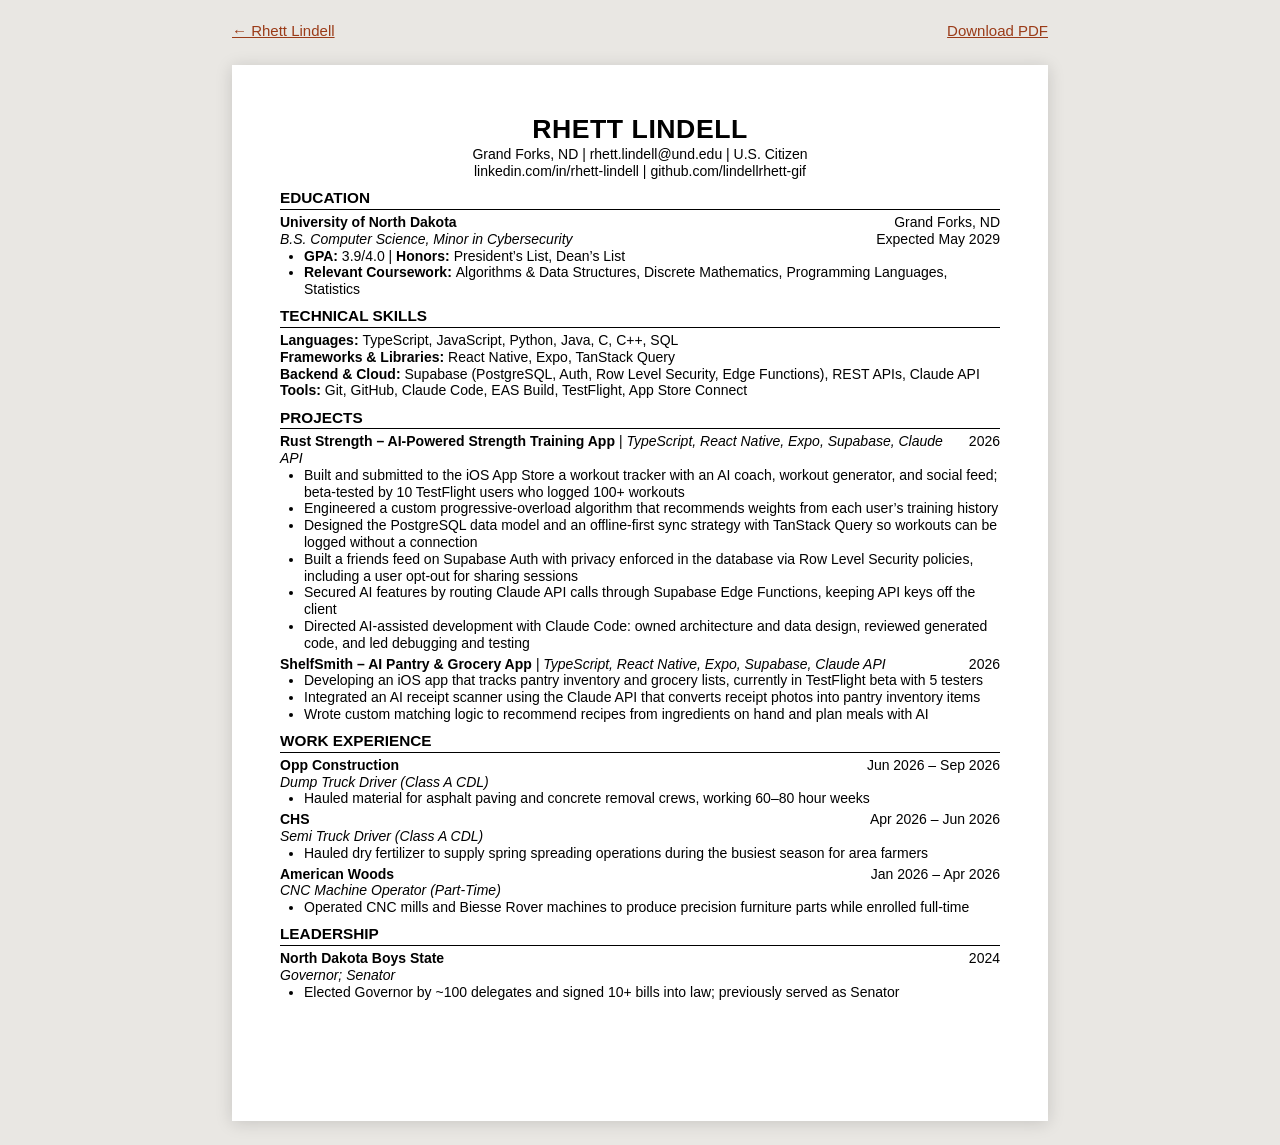
==== resume.html @ abe04679 "Add the résumé page and PDF, and note AI-assisted development" ====
<!doctype html>
<html lang="en">
<head>
<meta charset="utf-8" />
<meta name="viewport" content="width=device-width, initial-scale=1" />
<title>Résumé · Rhett Lindell</title>
<meta name="description" content="Résumé of Rhett Lindell, Computer Science student at the University of North Dakota." />
<link rel="icon" href="images/rust-strength/icon.png" />
<style>
  @page { size: letter; margin: 0.5in; }
  :root { --ink: #000; --paper: #fff; --rule: #000; }
  * { box-sizing: border-box; }
  body { margin: 0; background: #e9e7e3; color: var(--ink);
    font: 10.5pt/1.2 Calibri, Carlito, "Segoe UI", Arial, sans-serif; }
  .page { background: var(--paper); width: 8.5in; min-height: 11in; margin: 24px auto; padding: 0.5in;
    box-shadow: 0 2px 16px rgba(0,0,0,.15); }
  h1 { font-size: 20pt; text-align: center; margin: 0 0 1pt; letter-spacing: 0.02em; }
  .contact { text-align: center; margin: 0; }
  .contact a { color: inherit; text-decoration: none; }
  h2 { font-size: 11.5pt; text-transform: uppercase; margin: 7pt 0 3pt; padding-bottom: 1pt;
    border-bottom: 0.75pt solid var(--rule); }
  p { margin: 0; }
  .row { display: flex; justify-content: space-between; gap: 12pt; }
  .row > span:last-child { white-space: nowrap; }
  .item + .item { margin-top: 3pt; }
  ul { margin: 0; padding-left: 0.25in; }
  li { margin: 0; }
  .toolbar { width: 8.5in; max-width: calc(100% - 32px); margin: 20px auto 0; display: flex; gap: 12px;
    justify-content: space-between; font: 15px/1.4 -apple-system, "Segoe UI", Roboto, Arial, sans-serif; }
  .toolbar a { color: #9a3b18; }
  @media (max-width: 860px) {
    .page { width: auto; min-height: 0; margin: 16px; padding: 20px 16px; }
    .row { flex-wrap: wrap; gap: 0 12pt; }
  }
  @media print {
    body { background: #fff; }
    .toolbar { display: none; }
    .page { width: auto; min-height: 0; margin: 0; padding: 0; box-shadow: none; }
  }
</style>
</head>
<body>
<nav class="toolbar"><a href="./">← Rhett Lindell</a><a href="Rhett-Lindell-Resume.pdf" download>Download PDF</a></nav>
<main class="page">
<h1>RHETT LINDELL</h1>
<p class="contact">Grand Forks, ND | <a href="mailto:rhett.lindell@und.edu">rhett.lindell@und.edu</a> | U.S. Citizen</p>
<p class="contact"><a href="https://www.linkedin.com/in/rhett-lindell">linkedin.com/in/rhett-lindell</a> | <a href="https://github.com/lindellrhett-gif">github.com/lindellrhett-gif</a></p>
<h2>Education</h2>
<div class="item"><p class="row"><b>University of North Dakota</b><span>Grand Forks, ND</span></p><p class="row"><i>B.S. Computer Science, Minor in Cybersecurity</i><span>Expected May 2029</span></p><ul><li><b>GPA: </b>3.9/4.0 | <b>Honors: </b>President’s List, Dean’s List</li><li><b>Relevant Coursework: </b>Algorithms &amp; Data Structures, Discrete Mathematics, Programming Languages, Statistics</li></ul></div>
<h2>Technical Skills</h2>
<p class="line"><b>Languages: </b>TypeScript, JavaScript, Python, Java, C, C++, SQL</p>
<p class="line"><b>Frameworks &amp; Libraries: </b>React Native, Expo, TanStack Query</p>
<p class="line"><b>Backend &amp; Cloud: </b>Supabase (PostgreSQL, Auth, Row Level Security, Edge Functions), REST APIs, Claude API</p>
<p class="line"><b>Tools: </b>Git, GitHub, Claude Code, EAS Build, TestFlight, App Store Connect</p>
<h2>Projects</h2>
<div class="item"><p class="row"><span><b>Rust Strength – AI-Powered Strength Training App</b><i>  |  TypeScript, React Native, Expo, Supabase, Claude API</i></span><span>2026</span></p><ul><li>Built and submitted to the iOS App Store a workout tracker with an AI coach, workout generator, and social feed; beta-tested by 10 TestFlight users who logged 100+ workouts</li><li>Engineered a custom progressive-overload algorithm that recommends weights from each user’s training history</li><li>Designed the PostgreSQL data model and an offline-first sync strategy with TanStack Query so workouts can be logged without a connection</li><li>Built a friends feed on Supabase Auth with privacy enforced in the database via Row Level Security policies, including a user opt-out for sharing sessions</li><li>Secured AI features by routing Claude API calls through Supabase Edge Functions, keeping API keys off the client</li><li>Directed AI-assisted development with Claude Code: owned architecture and data design, reviewed generated code, and led debugging and testing</li></ul></div>
<div class="item"><p class="row"><span><b>ShelfSmith – AI Pantry &amp; Grocery App</b><i>  |  TypeScript, React Native, Expo, Supabase, Claude API</i></span><span>2026</span></p><ul><li>Developing an iOS app that tracks pantry inventory and grocery lists, currently in TestFlight beta with 5 testers</li><li>Integrated an AI receipt scanner using the Claude API that converts receipt photos into pantry inventory items</li><li>Wrote custom matching logic to recommend recipes from ingredients on hand and plan meals with AI</li></ul></div>
<h2>Work Experience</h2>
<div class="item"><p class="row"><b>Opp Construction</b><span>Jun 2026 – Sep 2026</span></p><p class="row"><i>Dump Truck Driver (Class A CDL)</i><span></span></p><ul><li>Hauled material for asphalt paving and concrete removal crews, working 60–80 hour weeks</li></ul></div>
<div class="item"><p class="row"><b>CHS</b><span>Apr 2026 – Jun 2026</span></p><p class="row"><i>Semi Truck Driver (Class A CDL)</i><span></span></p><ul><li>Hauled dry fertilizer to supply spring spreading operations during the busiest season for area farmers</li></ul></div>
<div class="item"><p class="row"><b>American Woods</b><span>Jan 2026 – Apr 2026</span></p><p class="row"><i>CNC Machine Operator (Part-Time)</i><span></span></p><ul><li>Operated CNC mills and Biesse Rover machines to produce precision furniture parts while enrolled full-time</li></ul></div>
<h2>Leadership</h2>
<div class="item"><p class="row"><b>North Dakota Boys State</b><span>2024</span></p><p class="row"><i>Governor; Senator</i><span></span></p><ul><li>Elected Governor by ~100 delegates and signed 10+ bills into law; previously served as Senator</li></ul></div>

</main>
</body>
</html>
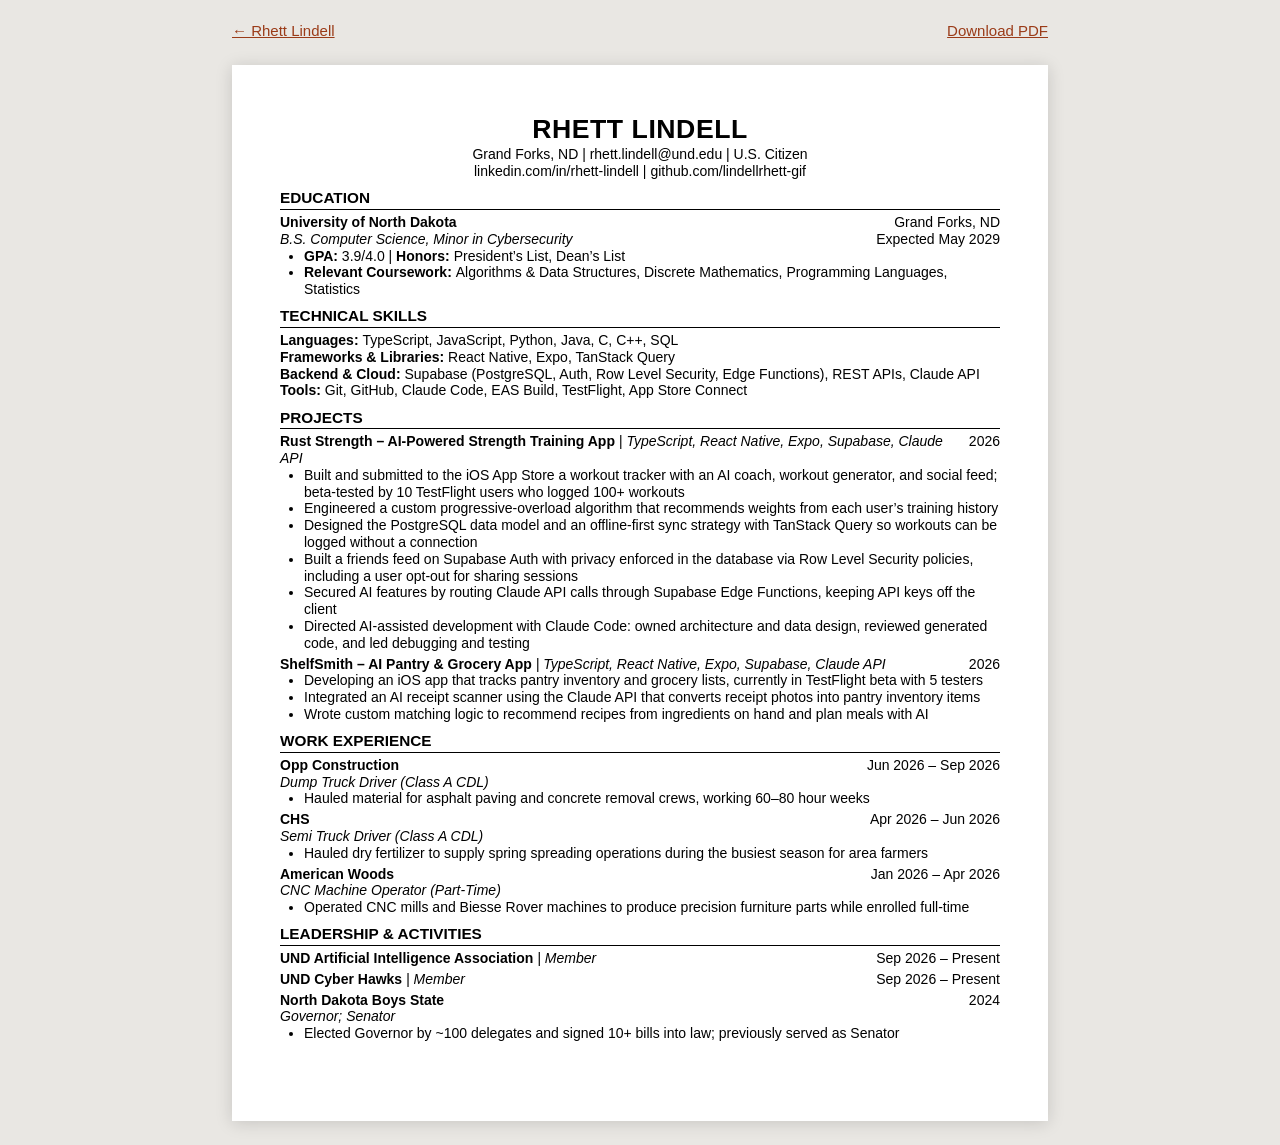
==== commit 026f4351: "Add UND AI Association and Cyber Hawks to résumé Co-Authored-By: Claude Opus 5.5 <noreply@anthropic." ====
--- a/resume.html
+++ b/resume.html
@@ -59,7 +59,9 @@
 <div class="item"><p class="row"><b>Opp Construction</b><span>Jun 2026 – Sep 2026</span></p><p class="row"><i>Dump Truck Driver (Class A CDL)</i><span></span></p><ul><li>Hauled material for asphalt paving and concrete removal crews, working 60–80 hour weeks</li></ul></div>
 <div class="item"><p class="row"><b>CHS</b><span>Apr 2026 – Jun 2026</span></p><p class="row"><i>Semi Truck Driver (Class A CDL)</i><span></span></p><ul><li>Hauled dry fertilizer to supply spring spreading operations during the busiest season for area farmers</li></ul></div>
 <div class="item"><p class="row"><b>American Woods</b><span>Jan 2026 – Apr 2026</span></p><p class="row"><i>CNC Machine Operator (Part-Time)</i><span></span></p><ul><li>Operated CNC mills and Biesse Rover machines to produce precision furniture parts while enrolled full-time</li></ul></div>
-<h2>Leadership</h2>
+<h2>Leadership &amp; Activities</h2>
+<div class="item"><p class="row"><span><b>UND Artificial Intelligence Association</b><i>  |  Member</i></span><span>Sep 2026 – Present</span></p></div>
+<div class="item"><p class="row"><span><b>UND Cyber Hawks</b><i>  |  Member</i></span><span>Sep 2026 – Present</span></p></div>
 <div class="item"><p class="row"><b>North Dakota Boys State</b><span>2024</span></p><p class="row"><i>Governor; Senator</i><span></span></p><ul><li>Elected Governor by ~100 delegates and signed 10+ bills into law; previously served as Senator</li></ul></div>
 
 </main>
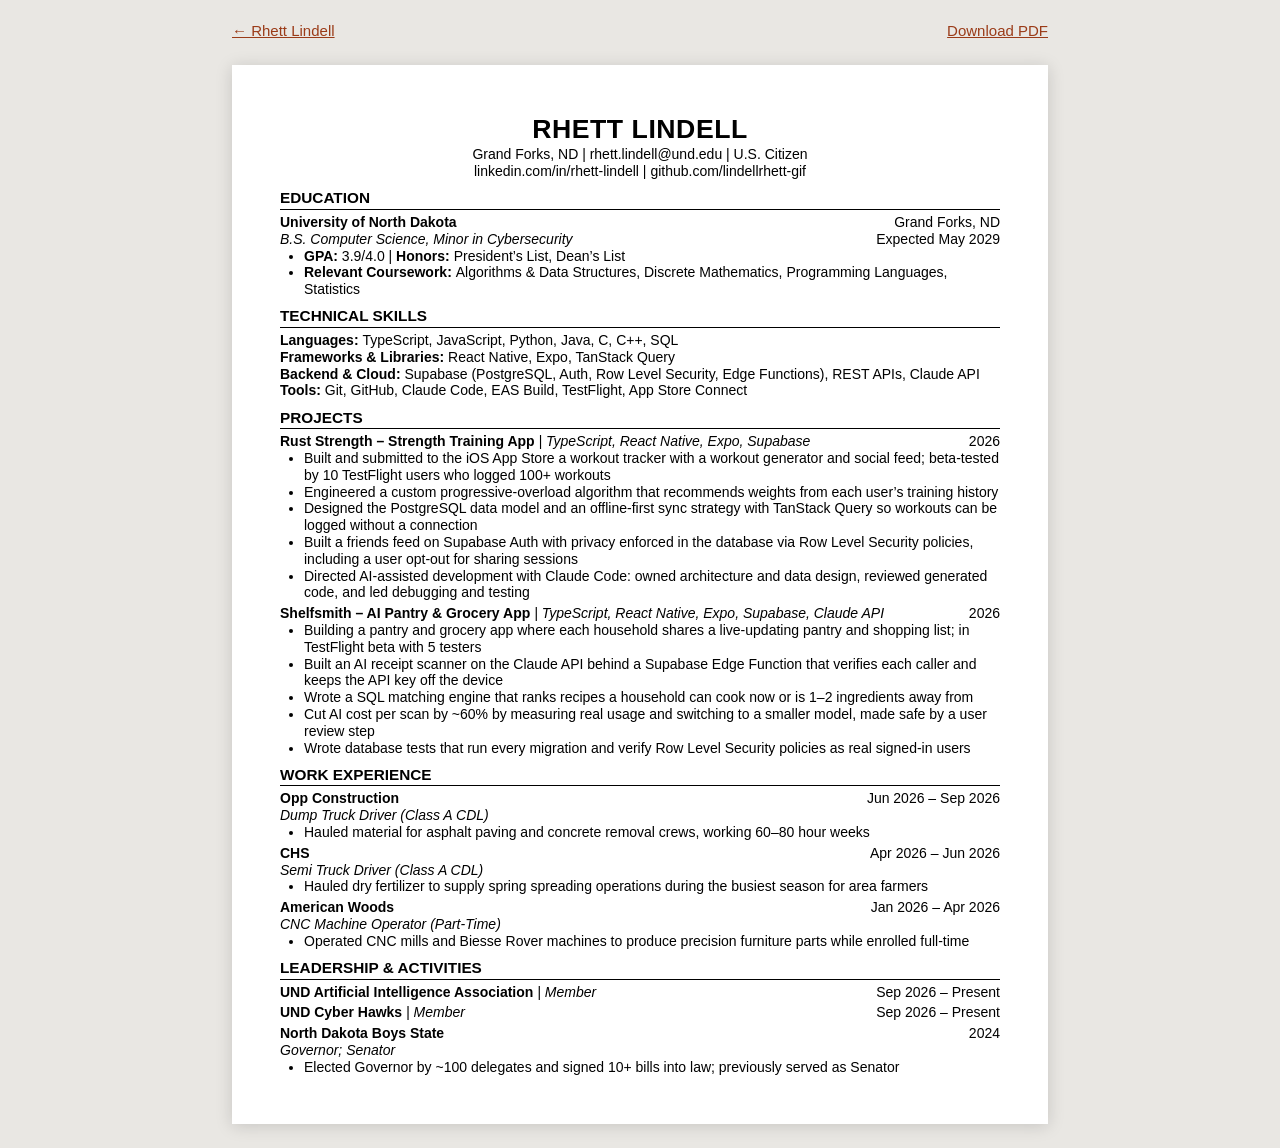
==== commit de07b9c5: "Remove unreleased AI coach from résumé and expand Shelfsmith Co-Authored-By: Claude Opus 5.5 <norepl" ====
--- a/resume.html
+++ b/resume.html
@@ -53,8 +53,8 @@
 <p class="line"><b>Backend &amp; Cloud: </b>Supabase (PostgreSQL, Auth, Row Level Security, Edge Functions), REST APIs, Claude API</p>
 <p class="line"><b>Tools: </b>Git, GitHub, Claude Code, EAS Build, TestFlight, App Store Connect</p>
 <h2>Projects</h2>
-<div class="item"><p class="row"><span><b>Rust Strength – AI-Powered Strength Training App</b><i>  |  TypeScript, React Native, Expo, Supabase, Claude API</i></span><span>2026</span></p><ul><li>Built and submitted to the iOS App Store a workout tracker with an AI coach, workout generator, and social feed; beta-tested by 10 TestFlight users who logged 100+ workouts</li><li>Engineered a custom progressive-overload algorithm that recommends weights from each user’s training history</li><li>Designed the PostgreSQL data model and an offline-first sync strategy with TanStack Query so workouts can be logged without a connection</li><li>Built a friends feed on Supabase Auth with privacy enforced in the database via Row Level Security policies, including a user opt-out for sharing sessions</li><li>Secured AI features by routing Claude API calls through Supabase Edge Functions, keeping API keys off the client</li><li>Directed AI-assisted development with Claude Code: owned architecture and data design, reviewed generated code, and led debugging and testing</li></ul></div>
-<div class="item"><p class="row"><span><b>ShelfSmith – AI Pantry &amp; Grocery App</b><i>  |  TypeScript, React Native, Expo, Supabase, Claude API</i></span><span>2026</span></p><ul><li>Developing an iOS app that tracks pantry inventory and grocery lists, currently in TestFlight beta with 5 testers</li><li>Integrated an AI receipt scanner using the Claude API that converts receipt photos into pantry inventory items</li><li>Wrote custom matching logic to recommend recipes from ingredients on hand and plan meals with AI</li></ul></div>
+<div class="item"><p class="row"><span><b>Rust Strength – Strength Training App</b><i>  |  TypeScript, React Native, Expo, Supabase</i></span><span>2026</span></p><ul><li>Built and submitted to the iOS App Store a workout tracker with a workout generator and social feed; beta-tested by 10 TestFlight users who logged 100+ workouts</li><li>Engineered a custom progressive-overload algorithm that recommends weights from each user’s training history</li><li>Designed the PostgreSQL data model and an offline-first sync strategy with TanStack Query so workouts can be logged without a connection</li><li>Built a friends feed on Supabase Auth with privacy enforced in the database via Row Level Security policies, including a user opt-out for sharing sessions</li><li>Directed AI-assisted development with Claude Code: owned architecture and data design, reviewed generated code, and led debugging and testing</li></ul></div>
+<div class="item"><p class="row"><span><b>Shelfsmith – AI Pantry &amp; Grocery App</b><i>  |  TypeScript, React Native, Expo, Supabase, Claude API</i></span><span>2026</span></p><ul><li>Building a pantry and grocery app where each household shares a live-updating pantry and shopping list; in TestFlight beta with 5 testers</li><li>Built an AI receipt scanner on the Claude API behind a Supabase Edge Function that verifies each caller and keeps the API key off the device</li><li>Wrote a SQL matching engine that ranks recipes a household can cook now or is 1–2 ingredients away from</li><li>Cut AI cost per scan by ~60% by measuring real usage and switching to a smaller model, made safe by a user review step</li><li>Wrote database tests that run every migration and verify Row Level Security policies as real signed-in users</li></ul></div>
 <h2>Work Experience</h2>
 <div class="item"><p class="row"><b>Opp Construction</b><span>Jun 2026 – Sep 2026</span></p><p class="row"><i>Dump Truck Driver (Class A CDL)</i><span></span></p><ul><li>Hauled material for asphalt paving and concrete removal crews, working 60–80 hour weeks</li></ul></div>
 <div class="item"><p class="row"><b>CHS</b><span>Apr 2026 – Jun 2026</span></p><p class="row"><i>Semi Truck Driver (Class A CDL)</i><span></span></p><ul><li>Hauled dry fertilizer to supply spring spreading operations during the busiest season for area farmers</li></ul></div>
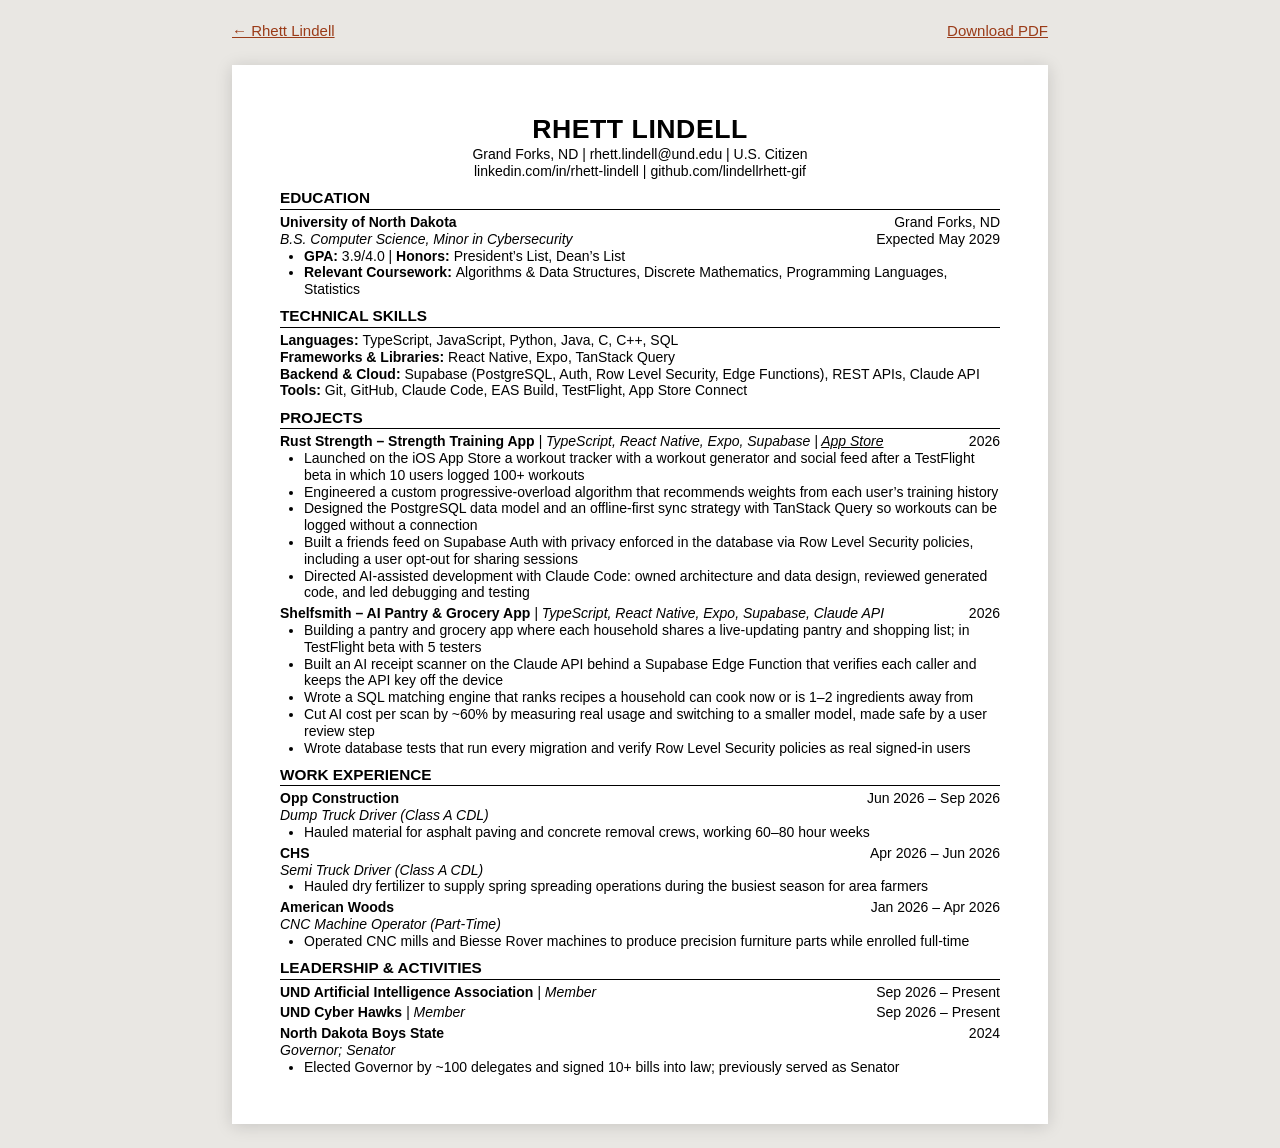
==== commit 9ca8bbd7: "Rust Strength is live on the App Store Co-Authored-By: Claude Opus 5.5 <noreply@anthropic.com>" ====
--- a/resume.html
+++ b/resume.html
@@ -17,6 +17,7 @@
   h1 { font-size: 20pt; text-align: center; margin: 0 0 1pt; letter-spacing: 0.02em; }
   .contact { text-align: center; margin: 0; }
   .contact a { color: inherit; text-decoration: none; }
+  .row a { color: inherit; }
   h2 { font-size: 11.5pt; text-transform: uppercase; margin: 7pt 0 3pt; padding-bottom: 1pt;
     border-bottom: 0.75pt solid var(--rule); }
   p { margin: 0; }
@@ -53,7 +54,7 @@
 <p class="line"><b>Backend &amp; Cloud: </b>Supabase (PostgreSQL, Auth, Row Level Security, Edge Functions), REST APIs, Claude API</p>
 <p class="line"><b>Tools: </b>Git, GitHub, Claude Code, EAS Build, TestFlight, App Store Connect</p>
 <h2>Projects</h2>
-<div class="item"><p class="row"><span><b>Rust Strength – Strength Training App</b><i>  |  TypeScript, React Native, Expo, Supabase</i></span><span>2026</span></p><ul><li>Built and submitted to the iOS App Store a workout tracker with a workout generator and social feed; beta-tested by 10 TestFlight users who logged 100+ workouts</li><li>Engineered a custom progressive-overload algorithm that recommends weights from each user’s training history</li><li>Designed the PostgreSQL data model and an offline-first sync strategy with TanStack Query so workouts can be logged without a connection</li><li>Built a friends feed on Supabase Auth with privacy enforced in the database via Row Level Security policies, including a user opt-out for sharing sessions</li><li>Directed AI-assisted development with Claude Code: owned architecture and data design, reviewed generated code, and led debugging and testing</li></ul></div>
+<div class="item"><p class="row"><span><b>Rust Strength – Strength Training App</b><i>  |  TypeScript, React Native, Expo, Supabase  |  </i><a href="https://apps.apple.com/us/app/rust-strength/id6811736131"><i>App Store</i></a></span><span>2026</span></p><ul><li>Launched on the iOS App Store a workout tracker with a workout generator and social feed after a TestFlight beta in which 10 users logged 100+ workouts</li><li>Engineered a custom progressive-overload algorithm that recommends weights from each user’s training history</li><li>Designed the PostgreSQL data model and an offline-first sync strategy with TanStack Query so workouts can be logged without a connection</li><li>Built a friends feed on Supabase Auth with privacy enforced in the database via Row Level Security policies, including a user opt-out for sharing sessions</li><li>Directed AI-assisted development with Claude Code: owned architecture and data design, reviewed generated code, and led debugging and testing</li></ul></div>
 <div class="item"><p class="row"><span><b>Shelfsmith – AI Pantry &amp; Grocery App</b><i>  |  TypeScript, React Native, Expo, Supabase, Claude API</i></span><span>2026</span></p><ul><li>Building a pantry and grocery app where each household shares a live-updating pantry and shopping list; in TestFlight beta with 5 testers</li><li>Built an AI receipt scanner on the Claude API behind a Supabase Edge Function that verifies each caller and keeps the API key off the device</li><li>Wrote a SQL matching engine that ranks recipes a household can cook now or is 1–2 ingredients away from</li><li>Cut AI cost per scan by ~60% by measuring real usage and switching to a smaller model, made safe by a user review step</li><li>Wrote database tests that run every migration and verify Row Level Security policies as real signed-in users</li></ul></div>
 <h2>Work Experience</h2>
 <div class="item"><p class="row"><b>Opp Construction</b><span>Jun 2026 – Sep 2026</span></p><p class="row"><i>Dump Truck Driver (Class A CDL)</i><span></span></p><ul><li>Hauled material for asphalt paving and concrete removal crews, working 60–80 hour weeks</li></ul></div>
